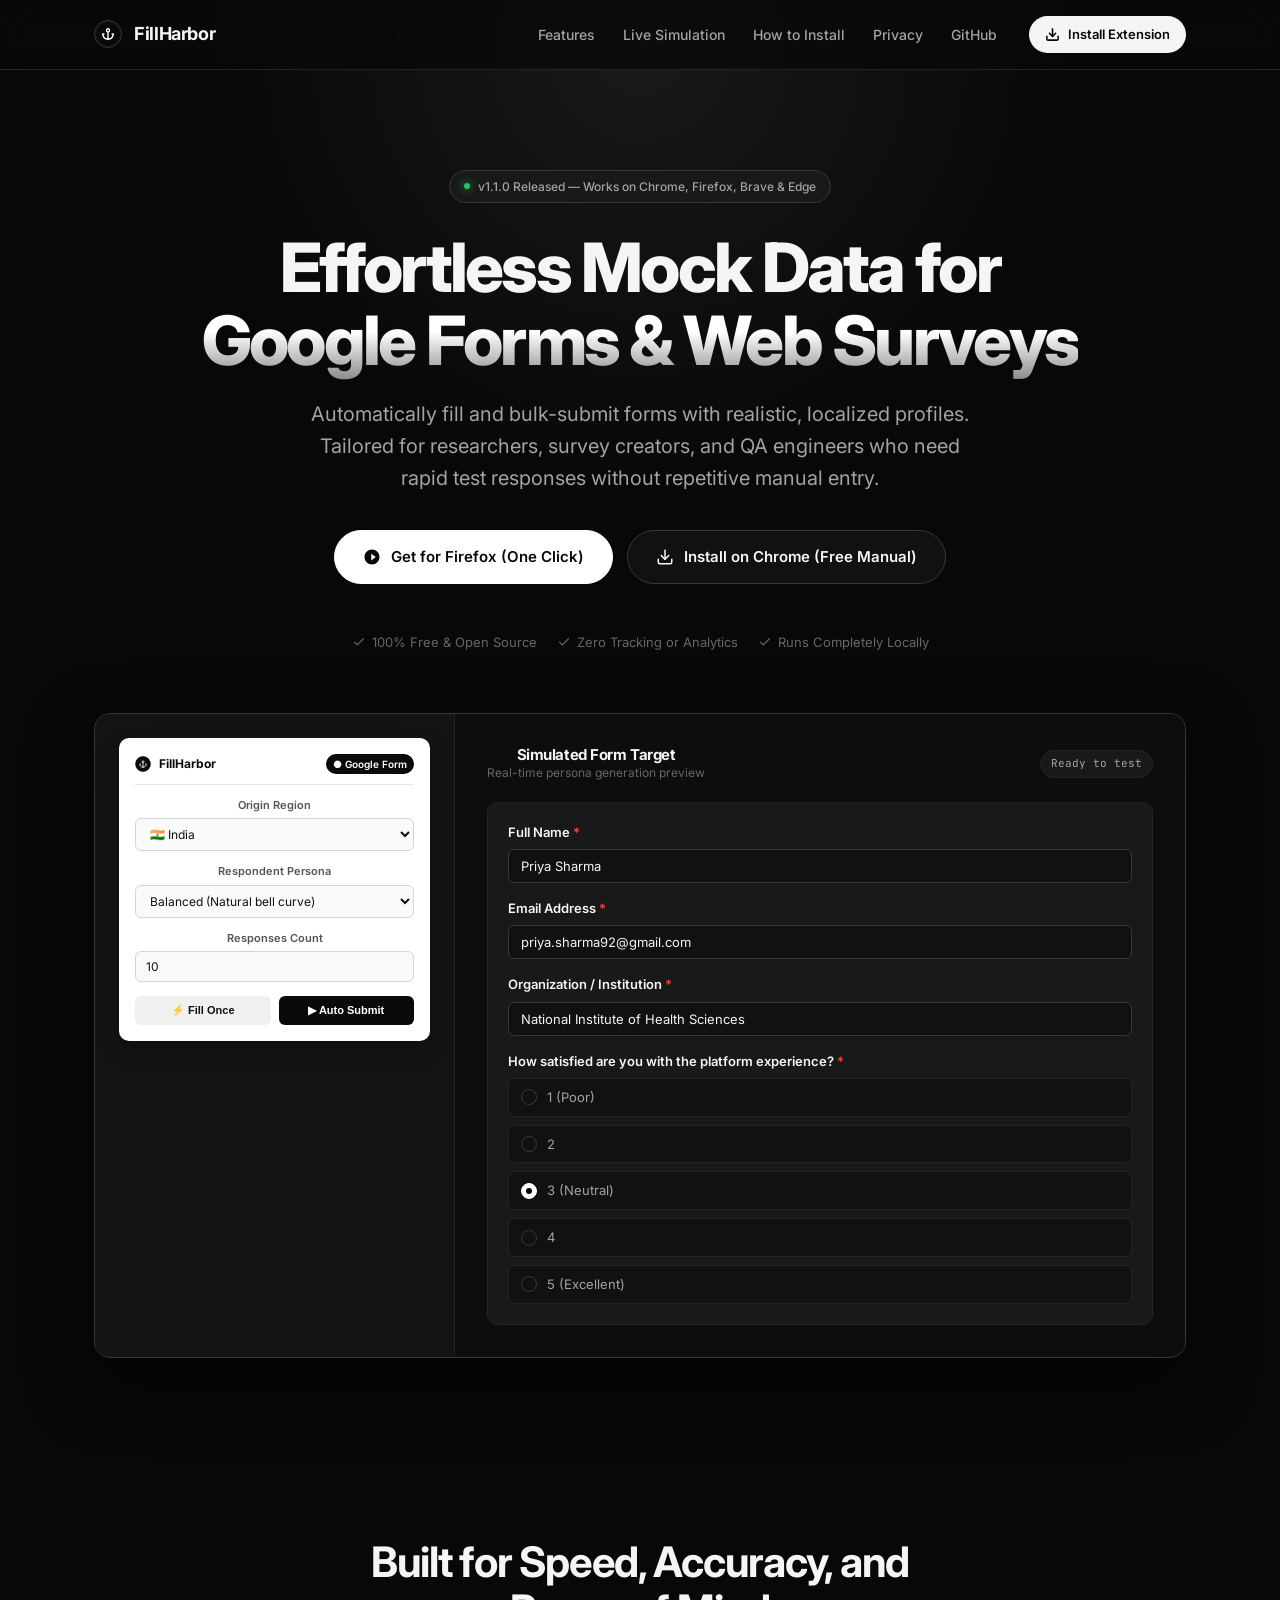
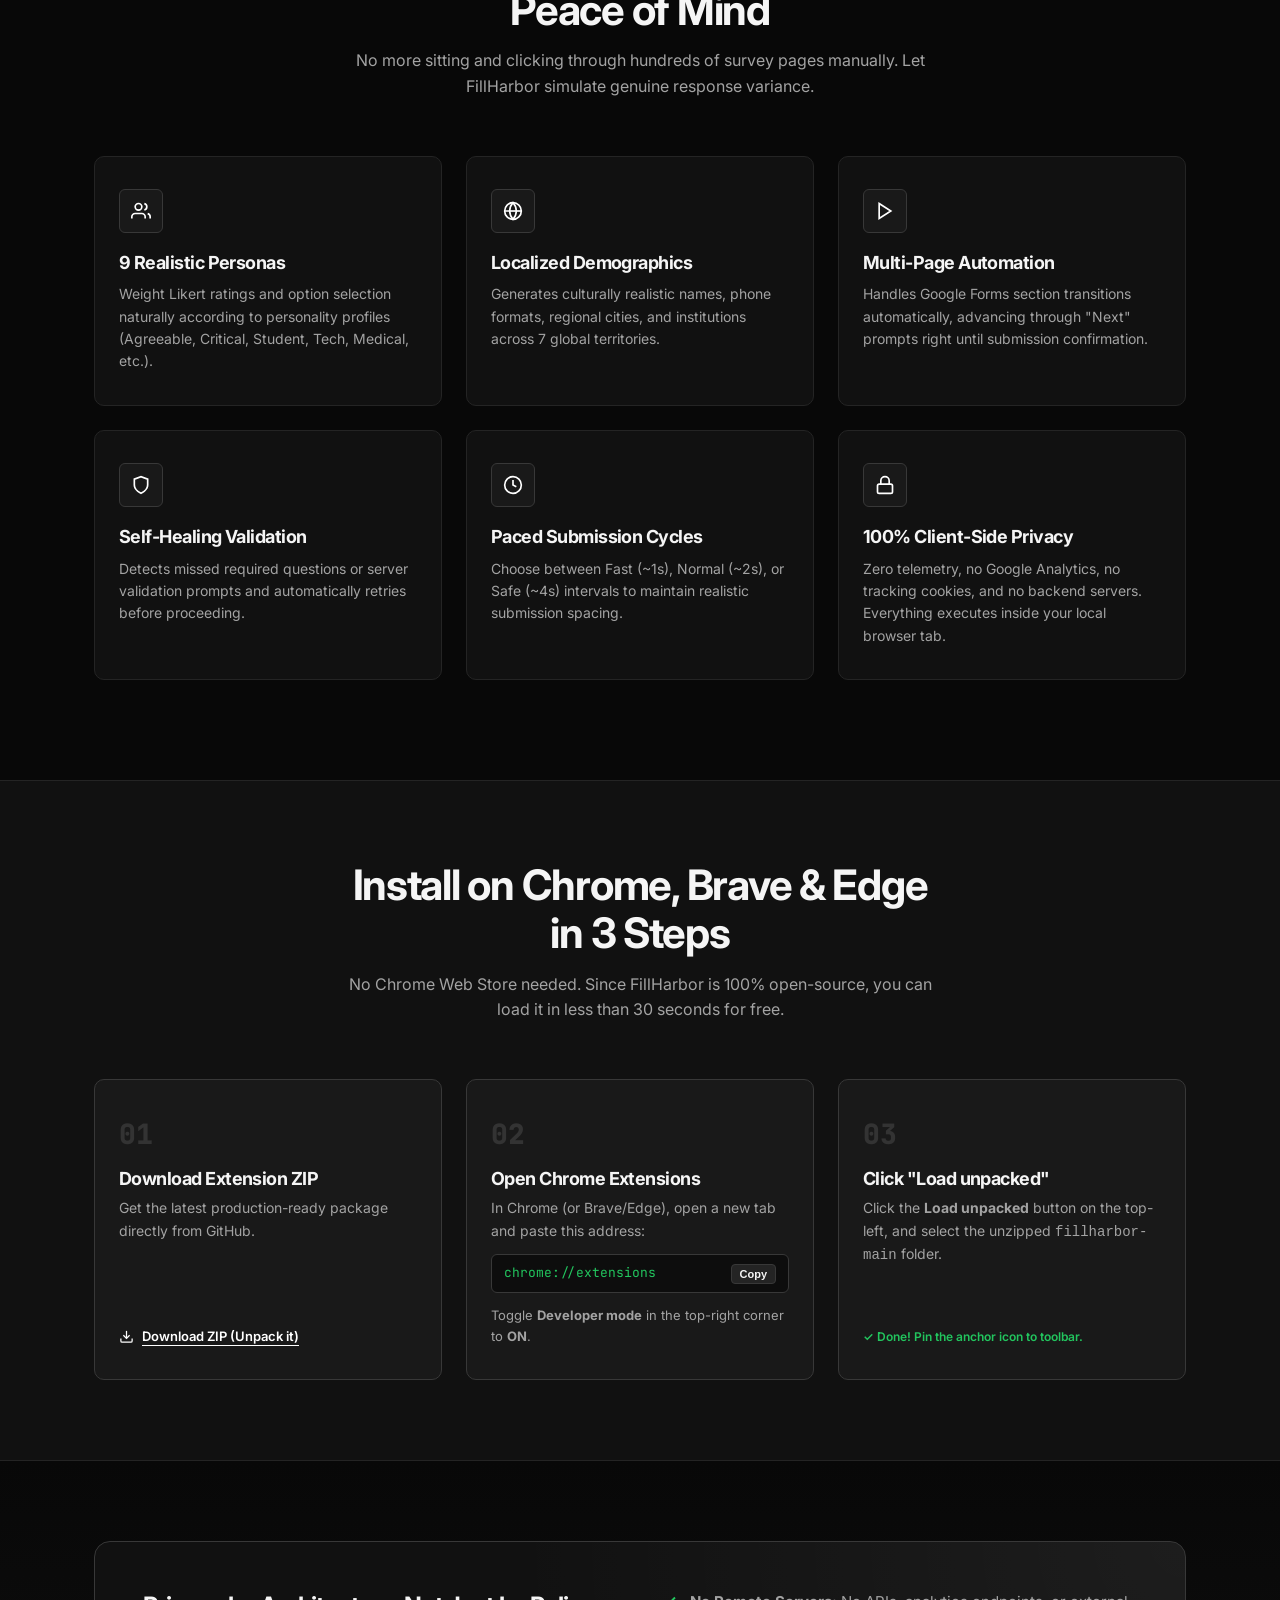
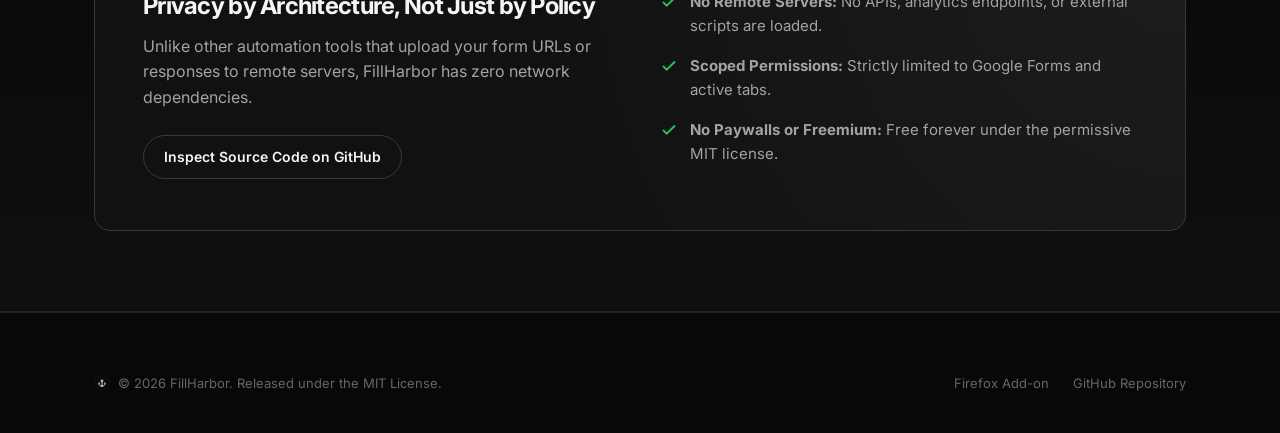
==== index.html @ 7476f825 "Deploy: Landing page and assets for GitHub Pages" ====
<!DOCTYPE html>
<html lang="en">

<head>
  <meta charset="UTF-8">
  <meta name="viewport" content="width=device-width, initial-scale=1.0">

  <!-- Primary Meta Tags -->
  <title>FillHarbor - Smart Form Filler & Bulk Submitter for Google Forms</title>
  <meta name="title" content="FillHarbor - Smart Form Filler & Bulk Submitter for Google Forms">
  <meta name="description"
    content="Free, privacy-first browser extension to automatically fill and bulk-submit Google Forms and web surveys with realistic, localized response profiles. Built for researchers, testers, and developers.">
  <meta name="keywords"
    content="Google Forms auto filler, bulk form submitter, survey auto fill, mock data generator, Google Forms bot, survey tester, automatic form filler, realistic survey respondent, Chrome extension, Firefox addon">
  <meta name="author" content="Pankaj Sagvekar">
  <meta name="robots" content="index, follow">
  <link rel="canonical" href="https://pankajsagvekar.github.io/fillharbor/">

  <!-- Open Graph / Facebook / LinkedIn -->
  <meta property="og:type" content="website">
  <meta property="og:url" content="https://pankajsagvekar.github.io/fillharbor/">
  <meta property="og:site_name" content="FillHarbor">
  <meta property="og:title" content="FillHarbor - Smart Form Filler & Bulk Submitter for Google Forms">
  <meta property="og:description"
    content="Generate realistic, localized survey data and auto-submit Google Forms in seconds. 100% free, client-side, and private.">
  <meta property="og:image" content="https://pankajsagvekar.github.io/fillharbor/assets/images/social-preview.png">

  <!-- Twitter / X Cards -->
  <meta name="twitter:card" content="summary_large_image">
  <meta name="twitter:url" content="https://pankajsagvekar.github.io/fillharbor/">
  <meta name="twitter:title" content="FillHarbor - Smart Form Filler & Bulk Submitter for Google Forms">
  <meta name="twitter:description"
    content="Free, privacy-first browser extension to automatically fill and bulk-submit Google Forms with realistic, localized responses.">
  <meta name="twitter:image" content="https://pankajsagvekar.github.io/fillharbor/assets/images/social-preview.png">

  <!-- Theme Color & Mobile App Experience -->
  <meta name="theme-color" content="#080808">
  <meta name="color-scheme" content="dark">

  <!-- Favicons -->
  <link rel="icon" type="image/svg+xml" href="assets/images/favicon.svg">
  <link rel="icon" type="image/png" sizes="48x48" href="assets/images/icon48.png">
  <link rel="apple-touch-icon" href="assets/images/icon128.png">
  <link rel="stylesheet" href="assets/css/styles.css">

  <!-- Font preconnect & async load -->
  <link rel="preconnect" href="https://fonts.googleapis.com">
  <link rel="preconnect" href="https://fonts.gstatic.com" crossorigin>
  <link
    href="https://fonts.googleapis.com/css2?family=Inter:wght@400;500;600;700;800&family=JetBrains+Mono:wght@400;500&display=swap"
    rel="stylesheet">

  <!-- Schema.org JSON-LD Structured Data for Google Search -->
  <script type="application/ld+json">
  {
    "@context": "https://schema.org",
    "@type": "SoftwareApplication",
    "name": "FillHarbor",
    "operatingSystem": "Cross-platform (Google Chrome, Mozilla Firefox, Brave, Microsoft Edge, Opera)",
    "applicationCategory": "DeveloperApplication",
    "applicationSubCategory": "Productivity",
    "offers": {
      "@type": "Offer",
      "price": "0",
      "priceCurrency": "USD"
    },
    "description": "Automatically fill and bulk-submit Google Forms and web surveys with realistic, localized response profiles. Built for researchers, testers, and survey developers.",
    "url": "https://pankajsagvekar.github.io/fillharbor/",
    "downloadUrl": "https://addons.mozilla.org/en-US/firefox/addon/fillharbor-bulk-form-filler/",
    "softwareVersion": "1.1.0",
    "license": "https://opensource.org/licenses/MIT",
    "author": {
      "@type": "Person",
      "name": "Pankaj Sagvekar",
      "url": "https://github.com/pankajsagvekar"
    }
  }
  </script>
</head>

<body>

  <!-- Background Ambient Glow -->
  <div class="ambient-glow"></div>

  <!-- Navigation Bar -->
  <header class="navbar">
    <div class="container nav-container">
      <a href="#" class="brand" id="nav-brand">
        <img src="assets/images/icon48.png" alt="FillHarbor Anchor Logo" width="28" height="28">
        <span>FillHarbor</span>
      </a>

      <button class="nav-toggle" id="nav-toggle" aria-label="Toggle navigation menu">
        <span></span>
        <span></span>
        <span></span>
      </button>

      <div class="nav-menu" id="nav-menu">
        <ul class="nav-links">
          <li><a href="#features" id="nav-features">Features</a></li>
          <li><a href="#demo" id="nav-demo">Live Simulation</a></li>
          <li><a href="#chrome-install" id="nav-install">How to Install</a></li>
          <li><a href="#privacy" id="nav-privacy">Privacy</a></li>
          <li><a href="https://github.com/pankajsagvekar/fillharbor" target="_blank" rel="noopener"
              id="nav-github">GitHub</a></li>
        </ul>

        <a href="https://addons.mozilla.org/en-US/firefox/addon/fillharbor-bulk-form-filler/" target="_blank"
          rel="noopener" class="nav-cta" id="nav-get-ext">
          <svg width="15" height="15" viewBox="0 0 24 24" fill="none" stroke="currentColor" stroke-width="2.5"
            stroke-linecap="round" stroke-linejoin="round">
            <path d="M21 15v4a2 2 0 0 1-2 2H5a2 2 0 0 1-2-2v-4"></path>
            <polyline points="7 10 12 15 17 10"></polyline>
            <line x1="12" y1="15" x2="12" y2="3"></line>
          </svg>
          <span>Install Extension</span>
        </a>
      </div>
    </div>
  </header>

  <!-- Hero Section -->
  <section class="hero">
    <div class="container">
      <div class="hero-pill">
        <span class="pill-dot"></span>
        <span>v1.1.0 Released — Works on Chrome, Firefox, Brave & Edge</span>
      </div>

      <h1>
        Effortless Mock Data for <br>
        <span class="gradient-text">Google Forms & Web Surveys</span>
      </h1>

      <p class="hero-subtitle">
        Automatically fill and bulk-submit forms with realistic, localized profiles.
        Tailored for researchers, survey creators, and QA engineers who need rapid test responses without repetitive
        manual entry.
      </p>

      <div class="hero-actions">
        <a href="https://addons.mozilla.org/en-US/firefox/addon/fillharbor-bulk-form-filler/" target="_blank"
          rel="noopener" class="btn-primary" id="hero-cta-firefox">
          <svg width="18" height="18" viewBox="0 0 24 24" fill="currentColor">
            <path d="M12 2C6.48 2 2 6.48 2 12s4.48 10 10 10 10-4.48 10-10S17.52 2 12 2zm-1 14.5v-9l6 4.5-6 4.5z" />
          </svg>
          <span>Get for Firefox (One Click)</span>
        </a>

        <a href="#chrome-install" class="btn-secondary" id="hero-cta-chrome">
          <svg width="18" height="18" viewBox="0 0 24 24" fill="none" stroke="currentColor" stroke-width="2"
            stroke-linecap="round" stroke-linejoin="round">
            <path d="M21 15v4a2 2 0 0 1-2 2H5a2 2 0 0 1-2-2v-4"></path>
            <polyline points="7 10 12 15 17 10"></polyline>
            <line x1="12" y1="15" x2="12" y2="3"></line>
          </svg>
          <span>Install on Chrome (Free Manual)</span>
        </a>
      </div>

      <div class="platform-badges">
        <div class="platform-badge">
          <svg width="14" height="14" viewBox="0 0 24 24" fill="none" stroke="currentColor" stroke-width="2">
            <polyline points="20 6 9 17 4 12"></polyline>
          </svg>
          100% Free & Open Source
        </div>
        <div class="platform-badge">
          <svg width="14" height="14" viewBox="0 0 24 24" fill="none" stroke="currentColor" stroke-width="2">
            <polyline points="20 6 9 17 4 12"></polyline>
          </svg>
          Zero Tracking or Analytics
        </div>
        <div class="platform-badge">
          <svg width="14" height="14" viewBox="0 0 24 24" fill="none" stroke="currentColor" stroke-width="2">
            <polyline points="20 6 9 17 4 12"></polyline>
          </svg>
          Runs Completely Locally
        </div>
      </div>

      <!-- Interactive Playground Simulation -->
      <div class="showcase-wrapper" id="demo">
        <!-- Extension Popup Mockup -->
        <div class="showcase-sidebar">
          <div class="mini-ext-card">
            <div class="header">
              <div class="title-group">
                <img src="assets/images/icon16.png" alt="" width="16" height="16">
                <strong>FillHarbor</strong>
              </div>
              <span class="badge" id="sim-badge">● Google Form</span>
            </div>

            <div class="control-group">
              <label for="sim-country">Origin Region</label>
              <select id="sim-country">
                <option value="in" selected>🇮🇳 India</option>
                <option value="us">🇺🇸 United States</option>
                <option value="uk">🇬🇧 United Kingdom</option>
                <option value="ca">🇨🇦 Canada</option>
                <option value="de">🇩🇪 Germany</option>
                <option value="global">🌐 Global Mix</option>
              </select>
            </div>

            <div class="control-group">
              <label for="sim-persona">Respondent Persona</label>
              <select id="sim-persona">
                <option value="balanced" selected>Balanced (Natural bell curve)</option>
                <option value="student">Student (Academic / Youth)</option>
                <option value="tech">Tech (Engineer / Developer)</option>
                <option value="corporate">Corporate (Professional)</option>
                <option value="medical">Medical (Healthcare)</option>
                <option value="critical">Critical (Negative bias)</option>
                <option value="agreeable">Agreeable (Positive bias)</option>
              </select>
            </div>

            <div class="control-group">
              <label for="sim-count">Responses Count</label>
              <input type="number" id="sim-count" value="10" min="1" max="100">
            </div>

            <div class="action-row">
              <button class="action-btn secondary" id="sim-btn-fill">⚡ Fill Once</button>
              <button class="action-btn primary" id="sim-btn-auto">▶ Auto Submit</button>
            </div>
          </div>
        </div>

        <!-- Simulated Survey Output Preview -->
        <div class="showcase-content">
          <div class="sim-header">
            <div>
              <h3 style="font-size: 15px;">Simulated Form Target</h3>
              <p style="font-size: 12px; color: var(--text-muted);">Real-time persona generation preview</p>
            </div>
            <div class="sim-status" id="sim-status-text">Ready to test</div>
          </div>

          <div class="sim-form">
            <div class="sim-field">
              <div class="sim-label">Full Name <span class="req-star">*</span></div>
              <input type="text" class="sim-input" id="field-name" value="Priya Sharma" readonly>
            </div>

            <div class="sim-field">
              <div class="sim-label">Email Address <span class="req-star">*</span></div>
              <input type="text" class="sim-input" id="field-email" value="priya.sharma92@gmail.com" readonly>
            </div>

            <div class="sim-field">
              <div class="sim-label">Organization / Institution <span class="req-star">*</span></div>
              <input type="text" class="sim-input" id="field-org" value="National Institute of Health Sciences"
                readonly>
            </div>

            <div class="sim-field">
              <div class="sim-label">How satisfied are you with the platform experience? <span class="req-star">*</span>
              </div>
              <div class="sim-radio-group" id="likert-group">
                <label class="sim-radio-option">
                  <span class="sim-radio-box" data-val="1"></span> 1 (Poor)
                </label>
                <label class="sim-radio-option">
                  <span class="sim-radio-box" data-val="2"></span> 2
                </label>
                <label class="sim-radio-option">
                  <span class="sim-radio-box checked" data-val="3"></span> 3 (Neutral)
                </label>
                <label class="sim-radio-option">
                  <span class="sim-radio-box" data-val="4"></span> 4
                </label>
                <label class="sim-radio-option">
                  <span class="sim-radio-box" data-val="5"></span> 5 (Excellent)
                </label>
              </div>
            </div>
          </div>
        </div>
      </div>
    </div>
  </section>

  <!-- Features Grid -->
  <section class="features-section" id="features">
    <div class="container">
      <div class="section-head">
        <h2>Built for Speed, Accuracy, and Peace of Mind</h2>
        <p>No more sitting and clicking through hundreds of survey pages manually. Let FillHarbor simulate genuine
          response variance.</p>
      </div>

      <div class="grid-3">
        <div class="feature-card">
          <div class="feature-icon">
            <svg width="20" height="20" viewBox="0 0 24 24" fill="none" stroke="#fff" stroke-width="2">
              <path d="M17 21v-2a4 4 0 0 0-4-4H5a4 4 0 0 0-4 4v2"></path>
              <circle cx="9" cy="7" r="4"></circle>
              <path d="M23 21v-2a4 4 0 0 0-3-3.87"></path>
              <path d="M16 3.13a4 4 0 0 1 0 7.75"></path>
            </svg>
          </div>
          <h3>9 Realistic Personas</h3>
          <p>Weight Likert ratings and option selection naturally according to personality profiles (Agreeable,
            Critical, Student, Tech, Medical, etc.).</p>
        </div>

        <div class="feature-card">
          <div class="feature-icon">
            <svg width="20" height="20" viewBox="0 0 24 24" fill="none" stroke="#fff" stroke-width="2">
              <circle cx="12" cy="12" r="10"></circle>
              <line x1="2" y1="12" x2="22" y2="12"></line>
              <path d="M12 2a15.3 15.3 0 0 1 4 10 15.3 15.3 0 0 1-4 10 15.3 15.3 0 0 1-4-10 15.3 15.3 0 0 1 4-10z">
              </path>
            </svg>
          </div>
          <h3>Localized Demographics</h3>
          <p>Generates culturally realistic names, phone formats, regional cities, and institutions across 7 global
            territories.</p>
        </div>

        <div class="feature-card">
          <div class="feature-icon">
            <svg width="20" height="20" viewBox="0 0 24 24" fill="none" stroke="#fff" stroke-width="2">
              <polygon points="5 3 19 12 5 21 5 3"></polygon>
            </svg>
          </div>
          <h3>Multi-Page Automation</h3>
          <p>Handles Google Forms section transitions automatically, advancing through "Next" prompts right until
            submission confirmation.</p>
        </div>

        <div class="feature-card">
          <div class="feature-icon">
            <svg width="20" height="20" viewBox="0 0 24 24" fill="none" stroke="#fff" stroke-width="2">
              <path d="M12 22s8-4 8-10V5l-8-3-8 3v7c0 6 8 10 8 10z"></path>
            </svg>
          </div>
          <h3>Self-Healing Validation</h3>
          <p>Detects missed required questions or server validation prompts and automatically retries before proceeding.
          </p>
        </div>

        <div class="feature-card">
          <div class="feature-icon">
            <svg width="20" height="20" viewBox="0 0 24 24" fill="none" stroke="#fff" stroke-width="2">
              <circle cx="12" cy="12" r="10"></circle>
              <polyline points="12 6 12 12 16 14"></polyline>
            </svg>
          </div>
          <h3>Paced Submission Cycles</h3>
          <p>Choose between Fast (~1s), Normal (~2s), or Safe (~4s) intervals to maintain realistic submission spacing.
          </p>
        </div>

        <div class="feature-card">
          <div class="feature-icon">
            <svg width="20" height="20" viewBox="0 0 24 24" fill="none" stroke="#fff" stroke-width="2">
              <rect x="3" y="11" width="18" height="11" rx="2" ry="2"></rect>
              <path d="M7 11V7a5 5 0 0 1 10 0v4"></path>
            </svg>
          </div>
          <h3>100% Client-Side Privacy</h3>
          <p>Zero telemetry, no Google Analytics, no tracking cookies, and no backend servers. Everything executes
            inside your local browser tab.</p>
        </div>
      </div>
    </div>
  </section>

  <!-- Chrome Free Installation Guide -->
  <section class="install-section" id="chrome-install">
    <div class="container">
      <div class="section-head">
        <h2>Install on Chrome, Brave & Edge in 3 Steps</h2>
        <p>No Chrome Web Store needed. Since FillHarbor is 100% open-source, you can load it in less than 30 seconds for
          free.</p>
      </div>

      <div class="install-steps-grid">
        <div class="install-step-card">
          <div class="step-num">01</div>
          <h3>Download Extension ZIP</h3>
          <p>Get the latest production-ready package directly from GitHub.</p>
          <a href="https://github.com/pankajsagvekar/fillharbor/archive/refs/heads/main.zip" target="_blank"
            rel="noopener" class="step-cta">
            <svg width="15" height="15" viewBox="0 0 24 24" fill="none" stroke="currentColor" stroke-width="2">
              <path d="M21 15v4a2 2 0 0 1-2 2H5a2 2 0 0 1-2-2v-4"></path>
              <polyline points="7 10 12 15 17 10"></polyline>
              <line x1="12" y1="15" x2="12" y2="3"></line>
            </svg>
            Download ZIP (Unpack it)
          </a>
        </div>

        <div class="install-step-card">
          <div class="step-num">02</div>
          <h3>Open Chrome Extensions</h3>
          <p>In Chrome (or Brave/Edge), open a new tab and paste this address:</p>
          <div class="code-pill">
            <code>chrome://extensions</code>
            <button class="copy-btn"
              onclick="navigator.clipboard.writeText('chrome://extensions'); this.textContent='Copied!'; setTimeout(()=>this.textContent='Copy', 1500)">Copy</button>
          </div>
          <p style="font-size: 13px; margin-top: 12px;">Toggle <strong>Developer mode</strong> in the top-right corner
            to <strong>ON</strong>.</p>
        </div>

        <div class="install-step-card">
          <div class="step-num">03</div>
          <h3>Click "Load unpacked"</h3>
          <p>Click the <strong>Load unpacked</strong> button on the top-left, and select the unzipped
            <code>fillharbor-main</code> folder.
          </p>
          <div class="install-tag">✓ Done! Pin the anchor icon to toolbar.</div>
        </div>
      </div>
    </div>
  </section>

  <!-- Privacy Commitment -->
  <section class="privacy-section" id="privacy">
    <div class="container">
      <div class="privacy-banner">
        <div>
          <h2>Privacy by Architecture, Not Just by Policy</h2>
          <p style="margin-top: 14px; margin-bottom: 24px;">
            Unlike other automation tools that upload your form URLs or responses to remote servers, FillHarbor has zero
            network dependencies.
          </p>
          <a href="https://github.com/pankajsagvekar/fillharbor" target="_blank" rel="noopener" class="btn-secondary"
            style="font-size: 14px; padding: 10px 20px;">
            Inspect Source Code on GitHub
          </a>
        </div>

        <ul class="privacy-list">
          <li>
            <svg width="18" height="18" viewBox="0 0 24 24" fill="none" stroke="currentColor" stroke-width="2.5">
              <polyline points="20 6 9 17 4 12"></polyline>
            </svg>
            <span><strong>No Remote Servers:</strong> No APIs, analytics endpoints, or external scripts are
              loaded.</span>
          </li>
          <li>
            <svg width="18" height="18" viewBox="0 0 24 24" fill="none" stroke="currentColor" stroke-width="2.5">
              <polyline points="20 6 9 17 4 12"></polyline>
            </svg>
            <span><strong>Scoped Permissions:</strong> Strictly limited to Google Forms and active tabs.</span>
          </li>
          <li>
            <svg width="18" height="18" viewBox="0 0 24 24" fill="none" stroke="currentColor" stroke-width="2.5">
              <polyline points="20 6 9 17 4 12"></polyline>
            </svg>
            <span><strong>No Paywalls or Freemium:</strong> Free forever under the permissive MIT license.</span>
          </li>
        </ul>
      </div>
    </div>
  </section>

  <!-- Footer -->
  <footer class="footer">
    <div class="container footer-inner">
      <div style="display: flex; align-items: center; gap: 8px;">
        <img src="assets/images/icon16.png" alt="" width="16" height="16">
        <span>© 2026 FillHarbor. Released under the MIT License.</span>
      </div>

      <ul class="footer-links">
        <li><a href="https://addons.mozilla.org/en-US/firefox/addon/fillharbor-bulk-form-filler/" target="_blank"
            rel="noopener">Firefox Add-on</a></li>
        <li><a href="https://github.com/pankajsagvekar/fillharbor" target="_blank" rel="noopener">GitHub Repository</a>
        </li>
      </ul>
    </div>
  </footer>

  <script src="assets/js/app.js"></script>
</body>

</html>
---- assets/css/styles.css ----
:root {
  --bg-primary: #080808;
  --bg-secondary: #111111;
  --bg-tertiary: #191919;
  --bg-elevated: #202020;
  --border-subtle: #242424;
  --border-strong: #383838;
  --text-primary: #f5f5f5;
  --text-secondary: #a3a3a3;
  --text-muted: #666666;
  --accent-white: #ffffff;
  --accent-glow: rgba(255, 255, 255, 0.08);
  --green: #22c55e;
  --green-glow: rgba(34, 197, 94, 0.15);
  --font-sans: 'Inter', -apple-system, BlinkMacSystemFont, 'Segoe UI', system-ui, sans-serif;
  --font-mono: 'JetBrains Mono', 'Fira Code', monospace;
  --radius-sm: 6px;
  --radius-md: 10px;
  --radius-lg: 16px;
  --radius-full: 9999px;
  --transition: all 0.2s cubic-bezier(0.16, 1, 0.3, 1);
}

*, *::before, *::after {
  box-sizing: border-box;
  margin: 0;
  padding: 0;
}

html {
  scroll-behavior: smooth;
}

body {
  background-color: var(--bg-primary);
  color: var(--text-primary);
  font-family: var(--font-sans);
  line-height: 1.6;
  -webkit-font-smoothing: antialiased;
  overflow-x: hidden;
}

/* Typography Utilities */
h1, h2, h3, h4, h5, h6 {
  color: var(--text-primary);
  font-weight: 700;
  letter-spacing: -0.03em;
  line-height: 1.15;
}

p {
  color: var(--text-secondary);
}

a {
  color: inherit;
  text-decoration: none;
}

/* Ambient glow */
.ambient-glow {
  position: absolute;
  top: 0;
  left: 50%;
  transform: translateX(-50%);
  width: 900px;
  height: 480px;
  background: radial-gradient(circle at 50% 10%, rgba(255, 255, 255, 0.07) 0%, rgba(255, 255, 255, 0) 70%);
  pointer-events: none;
  z-index: 0;
}

/* Container */
.container {
  max-width: 1140px;
  margin: 0 auto;
  padding: 0 24px;
  position: relative;
  z-index: 1;
}

/* Navbar */
.navbar {
  position: sticky;
  top: 0;
  z-index: 100;
  background: rgba(8, 8, 8, 0.75);
  backdrop-filter: blur(14px);
  -webkit-backdrop-filter: blur(14px);
  border-bottom: 1px solid var(--border-subtle);
  padding: 16px 0;
}

.nav-container {
  display: flex;
  align-items: center;
  justify-content: space-between;
  position: relative;
}

.brand {
  display: flex;
  align-items: center;
  gap: 12px;
  font-weight: 700;
  font-size: 18px;
  letter-spacing: -0.02em;
}

.brand img {
  width: 28px;
  height: 28px;
  display: block;
  border-radius: 50%;
  border: 1px solid var(--border-strong);
}

.nav-menu {
  display: flex;
  align-items: center;
  gap: 32px;
}

.nav-links {
  display: flex;
  align-items: center;
  gap: 28px;
  list-style: none;
}

.nav-links a {
  color: var(--text-secondary);
  font-size: 14px;
  font-weight: 500;
  transition: var(--transition);
}

.nav-links a:hover {
  color: var(--text-primary);
}

.nav-cta {
  display: inline-flex;
  align-items: center;
  gap: 8px;
  background: var(--text-primary);
  color: var(--bg-primary);
  font-size: 13px;
  font-weight: 600;
  padding: 8px 16px;
  border-radius: var(--radius-full);
  transition: var(--transition);
  white-space: nowrap;
}

.nav-cta:hover {
  transform: translateY(-1px);
  box-shadow: 0 4px 14px rgba(255, 255, 255, 0.2);
}

.nav-toggle {
  display: none;
  background: none;
  border: none;
  cursor: pointer;
  padding: 6px;
  flex-direction: column;
  gap: 5px;
}

.nav-toggle span {
  display: block;
  width: 22px;
  height: 2px;
  background: var(--text-primary);
  border-radius: 2px;
  transition: var(--transition);
}

.nav-toggle.active span:nth-child(1) {
  transform: translateY(7px) rotate(45deg);
}

.nav-toggle.active span:nth-child(2) {
  opacity: 0;
}

.nav-toggle.active span:nth-child(3) {
  transform: translateY(-7px) rotate(-45deg);
}

/* Hero Section */
.hero {
  padding: 100px 0 80px;
  text-align: center;
  position: relative;
}

.hero-pill {
  display: inline-flex;
  align-items: center;
  gap: 8px;
  background: var(--bg-tertiary);
  border: 1px solid var(--border-strong);
  border-radius: var(--radius-full);
  padding: 6px 14px;
  font-size: 12px;
  font-weight: 500;
  color: var(--text-secondary);
  margin-bottom: 28px;
}

.pill-dot {
  width: 6px;
  height: 6px;
  border-radius: 50%;
  background: var(--green);
  box-shadow: 0 0 8px var(--green);
}

.hero h1 {
  font-size: clamp(38px, 6vw, 68px);
  font-weight: 800;
  margin-bottom: 20px;
  letter-spacing: -0.04em;
  line-height: 1.08;
}

.hero h1 span.gradient-text {
  background: linear-gradient(180deg, #ffffff 40%, #888888 100%);
  -webkit-background-clip: text;
  -webkit-text-fill-color: transparent;
}

.hero-subtitle {
  font-size: clamp(16px, 2vw, 20px);
  max-width: 680px;
  margin: 0 auto 36px;
  color: var(--text-secondary);
}

.hero-actions {
  display: flex;
  align-items: center;
  justify-content: center;
  gap: 14px;
  flex-wrap: wrap;
  margin-bottom: 48px;
}

.btn-primary {
  display: inline-flex;
  align-items: center;
  gap: 10px;
  background: #ffffff;
  color: #080808;
  font-weight: 600;
  font-size: 15px;
  padding: 14px 28px;
  border-radius: var(--radius-full);
  transition: var(--transition);
  border: 1px solid #ffffff;
}

.btn-primary:hover {
  transform: translateY(-2px);
  box-shadow: 0 8px 24px rgba(255, 255, 255, 0.25);
}

.btn-secondary {
  display: inline-flex;
  align-items: center;
  gap: 10px;
  background: var(--bg-secondary);
  color: var(--text-primary);
  font-weight: 600;
  font-size: 15px;
  padding: 14px 28px;
  border-radius: var(--radius-full);
  border: 1px solid var(--border-strong);
  transition: var(--transition);
}

.btn-secondary:hover {
  background: var(--bg-tertiary);
  border-color: #555555;
  transform: translateY(-2px);
}

.platform-badges {
  display: flex;
  align-items: center;
  justify-content: center;
  gap: 20px;
  color: var(--text-muted);
  font-size: 13px;
}

.platform-badge {
  display: flex;
  align-items: center;
  gap: 6px;
}

/* Interactive Preview Showcase */
.showcase-wrapper {
  margin-top: 60px;
  border-radius: var(--radius-lg);
  border: 1px solid var(--border-strong);
  background: var(--bg-secondary);
  box-shadow: 0 24px 64px rgba(0, 0, 0, 0.6);
  overflow: hidden;
  display: grid;
  grid-template-columns: 360px 1fr;
}

@media (max-width: 860px) {
  .showcase-wrapper {
    grid-template-columns: 1fr;
  }
}

.showcase-sidebar {
  background: #141414;
  border-right: 1px solid var(--border-subtle);
  padding: 24px;
}

.showcase-content {
  padding: 32px;
  background: #0d0d0d;
}

/* Mini Extension UI Simulation */
.mini-ext-card {
  background: #ffffff;
  color: #0a0a0a;
  border-radius: 10px;
  padding: 16px;
  font-size: 12px;
  box-shadow: 0 8px 24px rgba(0, 0, 0, 0.3);
}

.mini-ext-card .header {
  display: flex;
  align-items: center;
  justify-content: space-between;
  margin-bottom: 12px;
  padding-bottom: 10px;
  border-bottom: 1px solid #e5e5e5;
}

.mini-ext-card .title-group {
  display: flex;
  align-items: center;
  gap: 8px;
}

.mini-ext-card .badge {
  background: #0a0a0a;
  color: #fff;
  font-size: 10px;
  font-weight: 600;
  padding: 2px 7px;
  border-radius: 99px;
}

.control-group {
  margin-bottom: 12px;
}

.control-group label {
  display: block;
  font-size: 11px;
  font-weight: 600;
  color: #555555;
  margin-bottom: 4px;
}

.control-group select, .control-group input {
  width: 100%;
  padding: 7px 10px;
  border-radius: 6px;
  border: 1px solid #d4d4d4;
  background: #fafafa;
  font-size: 12px;
  color: #111;
  font-family: inherit;
  outline: none;
}

.action-row {
  display: flex;
  gap: 8px;
  margin-top: 14px;
}

.action-btn {
  flex: 1;
  padding: 8px;
  border-radius: 6px;
  font-size: 11px;
  font-weight: 600;
  border: none;
  cursor: pointer;
  transition: var(--transition);
}

.action-btn.primary {
  background: #0a0a0a;
  color: #fff;
}

.action-btn.primary:hover {
  background: #2a2a2a;
}

.action-btn.secondary {
  background: #f0f0f0;
  color: #111;
}

.action-btn.secondary:hover {
  background: #e2e2e2;
}

/* Simulated Form Output */
.sim-header {
  display: flex;
  align-items: center;
  justify-content: space-between;
  flex-wrap: wrap;
  gap: 10px;
  margin-bottom: 20px;
}

.sim-status {
  font-size: 11px;
  color: var(--text-secondary);
  font-family: var(--font-mono);
  background: var(--bg-tertiary);
  padding: 4px 10px;
  border-radius: var(--radius-full);
  border: 1px solid var(--border-subtle);
}

.sim-form {
  background: var(--bg-tertiary);
  border: 1px solid var(--border-subtle);
  border-radius: var(--radius-md);
  padding: 20px;
}

.sim-field {
  margin-bottom: 16px;
}

.sim-field:last-child {
  margin-bottom: 0;
}

.sim-label {
  font-size: 13px;
  font-weight: 600;
  color: var(--text-primary);
  margin-bottom: 8px;
  display: block;
  text-align: left;
  line-height: 1.4;
}

.req-star {
  color: #ef4444;
}

.sim-input {
  width: 100%;
  background: var(--bg-secondary);
  border: 1px solid var(--border-strong);
  border-radius: var(--radius-sm);
  padding: 8px 12px;
  font-size: 13px;
  color: var(--text-primary);
  font-family: var(--font-sans);
  transition: all 0.3s ease;
}

.sim-input.highlight {
  border-color: #ffffff;
  background: #222222;
}

.sim-radio-group {
  display: flex;
  flex-direction: column;
  gap: 8px;
  width: 100%;
}

.sim-radio-option {
  display: flex;
  align-items: center;
  gap: 10px;
  font-size: 13px;
  color: var(--text-secondary);
  background: var(--bg-secondary);
  border: 1px solid var(--border-subtle);
  border-radius: var(--radius-sm);
  padding: 8px 12px;
  cursor: pointer;
  transition: var(--transition);
  text-align: left;
}

.sim-radio-option:hover {
  border-color: var(--border-strong);
  color: var(--text-primary);
}

.sim-radio-box {
  width: 16px;
  height: 16px;
  border-radius: 50%;
  border: 1.5px solid var(--border-strong);
  display: flex;
  align-items: center;
  justify-content: center;
  flex-shrink: 0;
  transition: all 0.2s ease;
}

.sim-radio-box.checked {
  border-color: #ffffff;
  background: #ffffff;
}

.sim-radio-box.checked::after {
  content: '';
  width: 6px;
  height: 6px;
  border-radius: 50%;
  background: #080808;
}

/* Feature Grid */
.features-section {
  padding: 100px 0;
}

.section-head {
  text-align: center;
  max-width: 600px;
  margin: 0 auto 56px;
}

.section-head h2 {
  font-size: clamp(28px, 4vw, 42px);
  margin-bottom: 14px;
}

.grid-3 {
  display: grid;
  grid-template-columns: repeat(auto-fit, minmax(320px, 1fr));
  gap: 24px;
}

.feature-card {
  background: var(--bg-secondary);
  border: 1px solid var(--border-subtle);
  border-radius: var(--radius-md);
  padding: 32px 24px;
  transition: var(--transition);
  position: relative;
  overflow: hidden;
}

.feature-card:hover {
  transform: translateY(-4px);
  border-color: var(--border-strong);
  background: var(--bg-tertiary);
}

.feature-icon {
  width: 44px;
  height: 44px;
  border-radius: var(--radius-sm);
  background: var(--bg-tertiary);
  border: 1px solid var(--border-strong);
  display: flex;
  align-items: center;
  justify-content: center;
  margin-bottom: 20px;
}

.feature-card h3 {
  font-size: 18px;
  margin-bottom: 10px;
}

.feature-card p {
  font-size: 14px;
}

/* Comparison / Privacy Section */
.privacy-section {
  padding: 80px 0;
  background: linear-gradient(180deg, var(--bg-primary) 0%, #101010 100%);
  border-top: 1px solid var(--border-subtle);
  border-bottom: 1px solid var(--border-subtle);
}

.privacy-banner {
  border: 1px solid var(--border-strong);
  border-radius: var(--radius-lg);
  padding: 48px;
  background: radial-gradient(circle at 100% 0%, rgba(255, 255, 255, 0.05) 0%, transparent 60%), var(--bg-secondary);
  display: grid;
  grid-template-columns: 1fr 1fr;
  gap: 40px;
  align-items: center;
}

@media (max-width: 768px) {
  .privacy-banner {
    grid-template-columns: 1fr;
    padding: 28px;
  }
}

.privacy-list {
  list-style: none;
}

.privacy-list li {
  display: flex;
  align-items: flex-start;
  gap: 12px;
  margin-bottom: 16px;
  font-size: 15px;
  color: var(--text-secondary);
}

.privacy-list li svg {
  flex-shrink: 0;
  margin-top: 3px;
  color: var(--green);
}

/* Footer */
.footer {
  padding: 60px 0 40px;
  border-top: 1px solid var(--border-subtle);
  color: var(--text-muted);
  font-size: 13px;
}

.footer-inner {
  display: flex;
  align-items: center;
  justify-content: space-between;
  flex-wrap: wrap;
  gap: 20px;
}

.footer-links {
  display: flex;
  gap: 24px;
  list-style: none;
}

.footer-links a:hover {
  color: var(--text-primary);
}

/* Install Section */
.install-section {
  padding: 80px 0;
  border-top: 1px solid var(--border-subtle);
  background: var(--bg-secondary);
}

.install-steps-grid {
  display: grid;
  grid-template-columns: repeat(auto-fit, minmax(300px, 1fr));
  gap: 24px;
}

.install-step-card {
  background: var(--bg-tertiary);
  border: 1px solid var(--border-strong);
  border-radius: var(--radius-md);
  padding: 32px 24px;
  position: relative;
  display: flex;
  flex-direction: column;
}

.step-num {
  font-family: var(--font-mono);
  font-size: 28px;
  font-weight: 800;
  color: #333333;
  margin-bottom: 12px;
}

.install-step-card h3 {
  font-size: 18px;
  margin-bottom: 8px;
}

.install-step-card p {
  font-size: 14px;
  color: var(--text-secondary);
}

.step-cta {
  display: inline-flex;
  align-items: center;
  gap: 8px;
  margin-top: auto;
  padding-top: 16px;
  color: #ffffff;
  font-weight: 600;
  font-size: 13px;
  text-decoration: underline;
  text-underline-offset: 4px;
}

.step-cta:hover {
  color: #a3a3a3;
}

.code-pill {
  display: flex;
  align-items: center;
  justify-content: space-between;
  background: #0d0d0d;
  border: 1px solid var(--border-strong);
  border-radius: var(--radius-sm);
  padding: 8px 12px;
  margin-top: 12px;
}

.code-pill code {
  font-family: var(--font-mono);
  font-size: 13px;
  color: #22c55e;
}

.copy-btn {
  background: #242424;
  color: #f5f5f5;
  border: 1px solid var(--border-strong);
  border-radius: 4px;
  font-size: 11px;
  font-weight: 600;
  padding: 3px 8px;
  cursor: pointer;
  transition: var(--transition);
}

.copy-btn:hover {
  background: #ffffff;
  color: #080808;
}

.install-tag {
  margin-top: auto;
  padding-top: 16px;
  font-size: 12px;
  font-weight: 600;
  color: #22c55e;
}

/* ==========================================================================
   Responsive Breakpoints
   ========================================================================== */

/* Tablet & Smaller Laptops */
@media (max-width: 860px) {
  .nav-toggle {
    display: flex;
  }

  .nav-menu {
    position: absolute;
    top: 100%;
    left: 0;
    right: 0;
    background: rgba(14, 14, 14, 0.98);
    backdrop-filter: blur(20px);
    -webkit-backdrop-filter: blur(20px);
    border-bottom: 1px solid var(--border-strong);
    padding: 24px;
    flex-direction: column;
    align-items: stretch;
    gap: 20px;
    display: none;
    box-shadow: 0 16px 32px rgba(0, 0, 0, 0.7);
  }

  .nav-menu.active {
    display: flex;
    animation: slideDown 0.25s cubic-bezier(0.16, 1, 0.3, 1) forwards;
  }

  .nav-links {
    flex-direction: column;
    align-items: flex-start;
    gap: 16px;
  }

  .nav-links a {
    font-size: 16px;
    display: block;
    width: 100%;
    padding: 6px 0;
  }

  .nav-cta {
    justify-content: center;
    padding: 12px;
    font-size: 14px;
  }

  .hero {
    padding: 64px 0 50px;
  }

  .hero-pill {
    font-size: 11px;
    padding: 5px 12px;
    text-align: left;
  }

  .showcase-wrapper {
    grid-template-columns: 1fr;
  }

  .showcase-sidebar {
    border-right: none;
    border-bottom: 1px solid var(--border-subtle);
  }
}

/* Mobile Phones */
@media (max-width: 640px) {
  .container {
    padding: 0 16px;
  }

  .hero h1 {
    font-size: 32px;
    line-height: 1.15;
  }

  .hero-subtitle {
    font-size: 15px;
    margin-bottom: 28px;
  }

  .hero-actions {
    flex-direction: column;
    width: 100%;
  }

  .btn-primary, .btn-secondary {
    width: 100%;
    justify-content: center;
    padding: 13px 20px;
    font-size: 14px;
  }

  .platform-badges {
    flex-direction: column;
    gap: 10px;
    align-items: center;
  }

  .showcase-content {
    padding: 20px 16px;
  }

  .sim-form {
    padding: 14px;
  }

  .sim-radio-group {
    flex-direction: column;
    gap: 8px;
  }

  .features-section {
    padding: 60px 0;
  }

  .section-head {
    margin-bottom: 36px;
  }

  .section-head h2 {
    font-size: 26px;
  }

  .grid-3 {
    grid-template-columns: 1fr;
    gap: 16px;
  }

  .feature-card {
    padding: 24px 18px;
  }

  .privacy-banner {
    padding: 24px 16px;
    border-radius: var(--radius-md);
  }

  .privacy-banner h2 {
    font-size: 22px;
  }

  .footer-inner {
    flex-direction: column;
    align-items: flex-start;
    gap: 16px;
  }

  .footer-links {
    flex-wrap: wrap;
    gap: 16px;
  }
}

@keyframes slideDown {
  from {
    opacity: 0;
    transform: translateY(-8px);
  }
  to {
    opacity: 1;
    transform: translateY(0);
  }
}
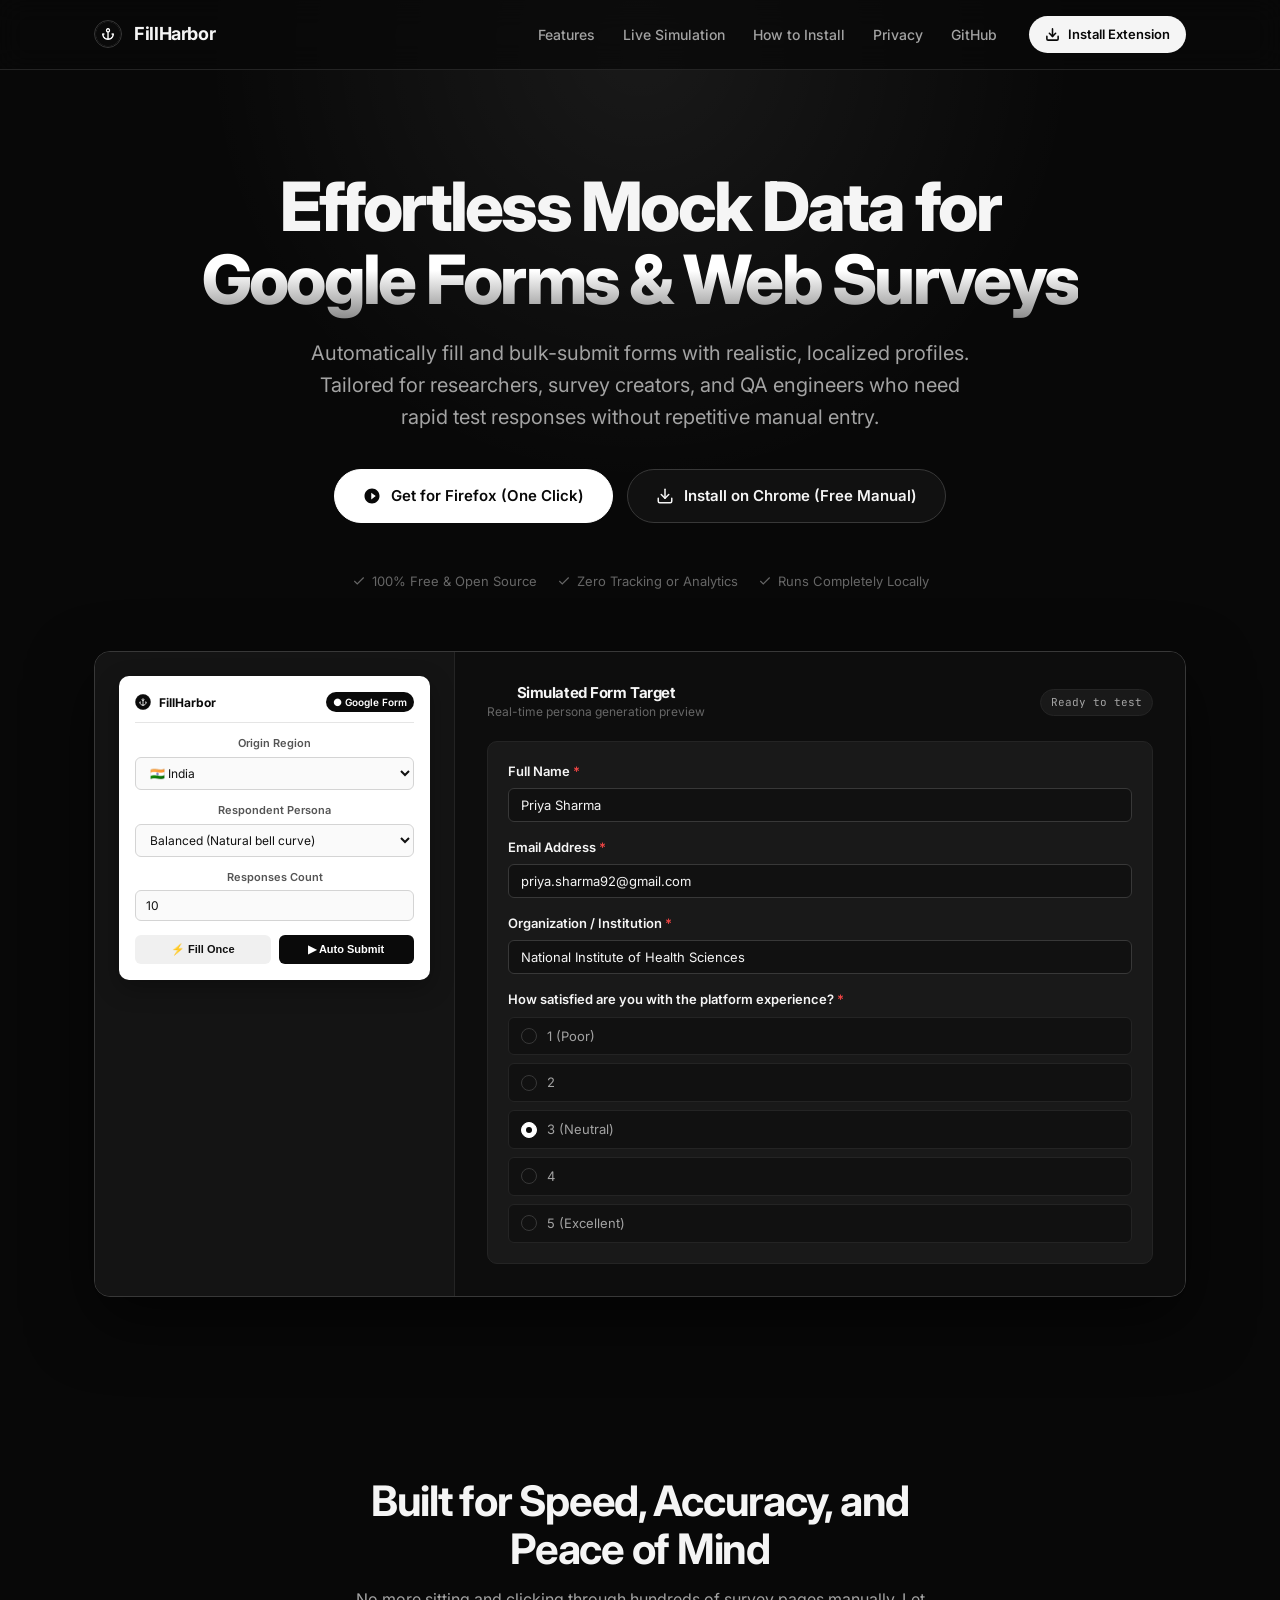
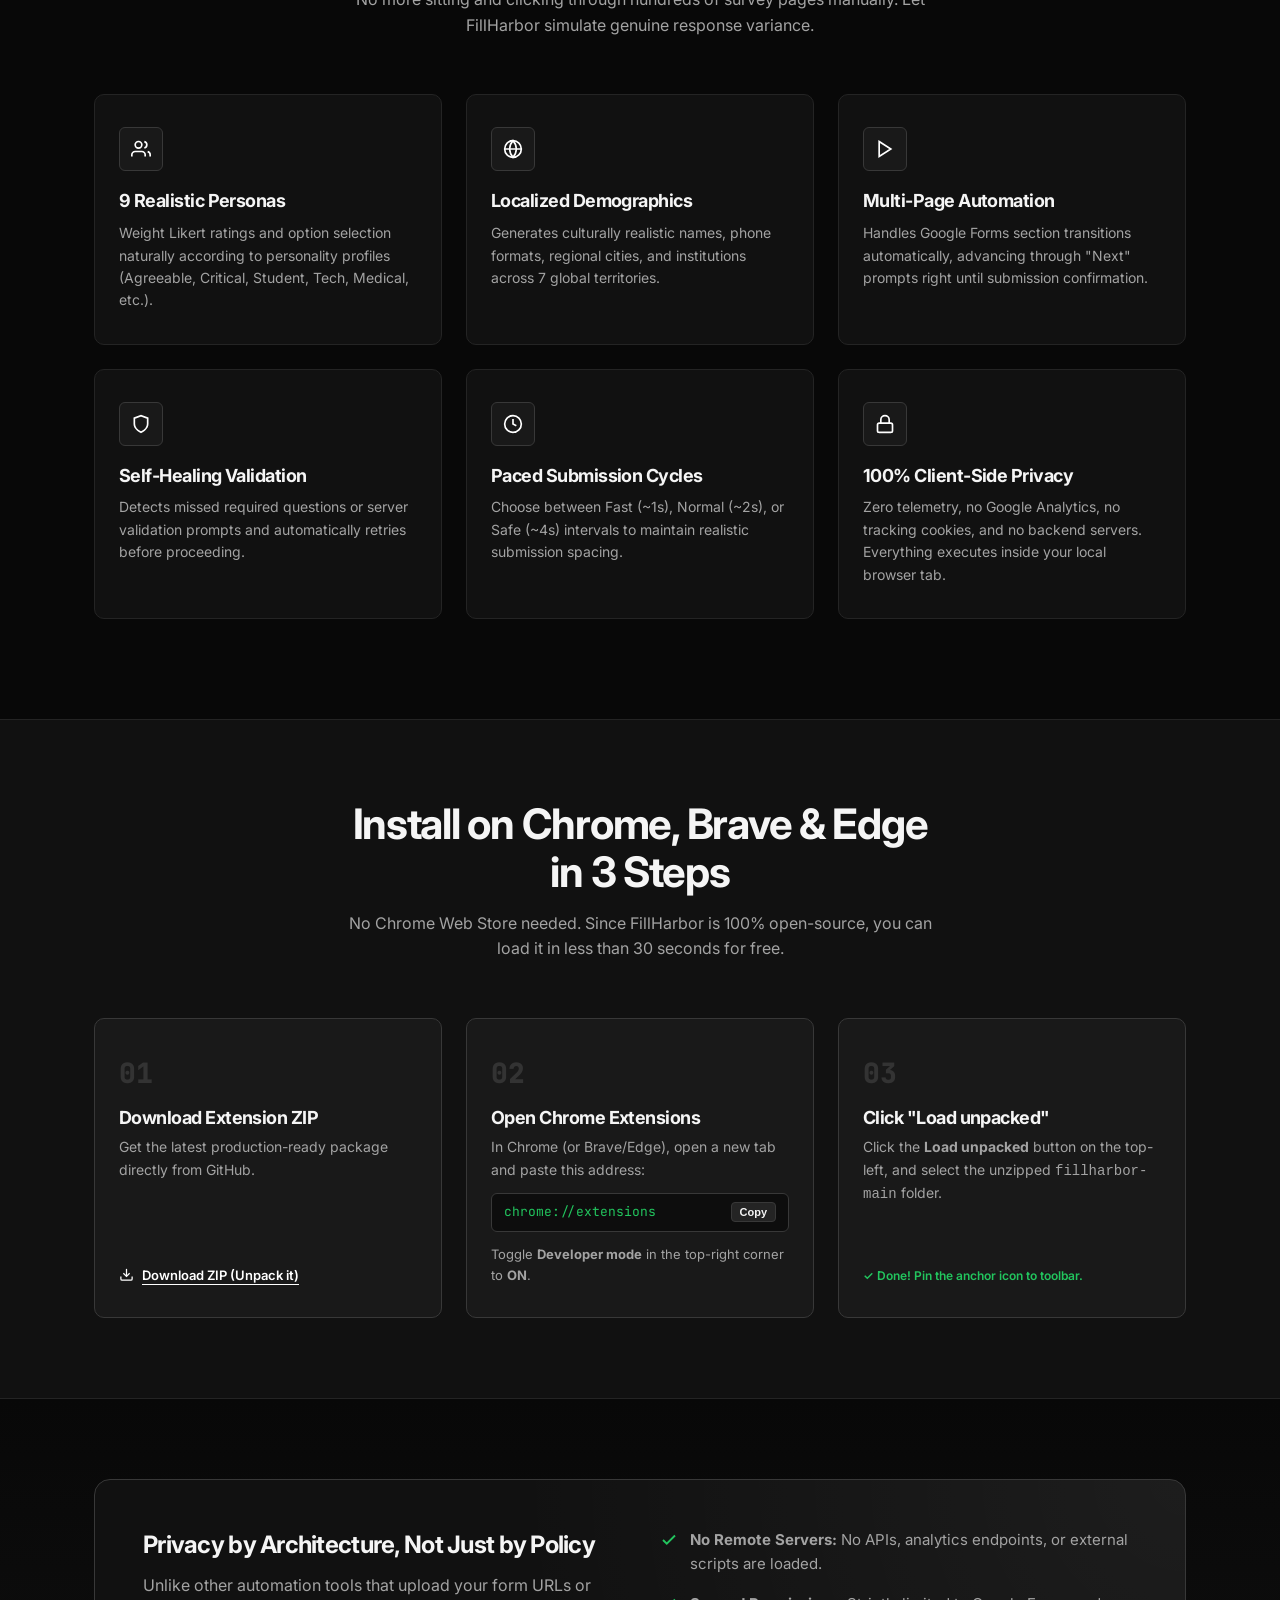
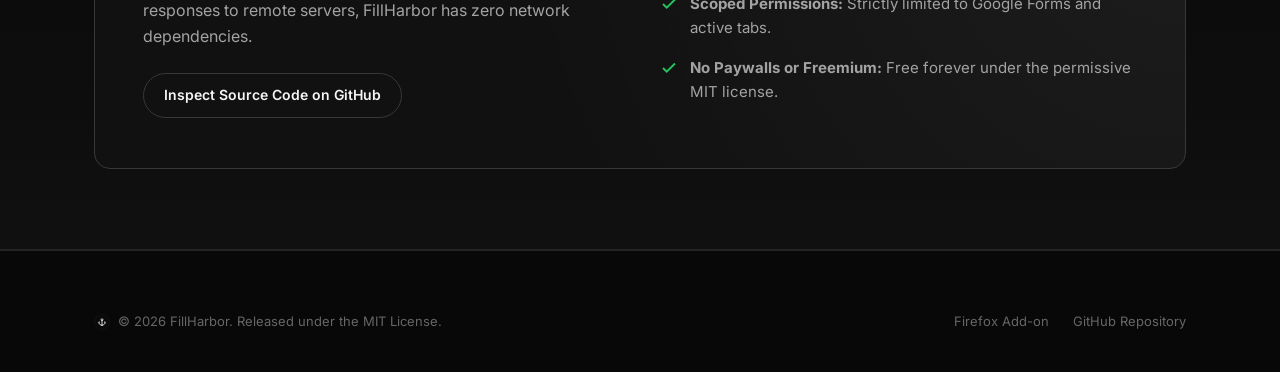
==== commit 8e4e5b1c: "Center-align footer layout on mobile screens" ====
--- a/index.html
+++ b/index.html
@@ -124,10 +124,6 @@
   <!-- Hero Section -->
   <section class="hero">
     <div class="container">
-      <div class="hero-pill">
-        <span class="pill-dot"></span>
-        <span>v1.1.0 Released — Works on Chrome, Firefox, Brave & Edge</span>
-      </div>
 
       <h1>
         Effortless Mock Data for <br>
--- a/assets/css/styles.css
+++ b/assets/css/styles.css
@@ -27,8 +27,11 @@
   padding: 0;
 }
 
-html {
+html, body {
   scroll-behavior: smooth;
+  overflow-x: hidden;
+  width: 100%;
+  max-width: 100vw;
 }
 
 body {
@@ -37,7 +40,7 @@
   font-family: var(--font-sans);
   line-height: 1.6;
   -webkit-font-smoothing: antialiased;
-  overflow-x: hidden;
+  position: relative;
 }
 
 /* Typography Utilities */
@@ -63,11 +66,12 @@
   top: 0;
   left: 50%;
   transform: translateX(-50%);
-  width: 900px;
+  width: min(900px, 100vw);
   height: 480px;
   background: radial-gradient(circle at 50% 10%, rgba(255, 255, 255, 0.07) 0%, rgba(255, 255, 255, 0) 70%);
   pointer-events: none;
   z-index: 0;
+  overflow: hidden;
 }
 
 /* Container */
@@ -560,7 +564,7 @@
 
 .grid-3 {
   display: grid;
-  grid-template-columns: repeat(auto-fit, minmax(320px, 1fr));
+  grid-template-columns: repeat(auto-fit, minmax(min(100%, 300px), 1fr));
   gap: 24px;
 }
 
@@ -681,7 +685,7 @@
 
 .install-steps-grid {
   display: grid;
-  grid-template-columns: repeat(auto-fit, minmax(300px, 1fr));
+  grid-template-columns: repeat(auto-fit, minmax(min(100%, 280px), 1fr));
   gap: 24px;
 }
 
@@ -890,6 +894,33 @@
     gap: 8px;
   }
 
+  *, *::before, *::after {
+    max-width: 100%;
+  }
+
+  body {
+    overflow-x: hidden;
+    position: relative;
+    width: 100%;
+  }
+
+  .ambient-glow {
+    display: none;
+  }
+
+  .showcase-wrapper {
+    width: 100%;
+    margin-top: 36px;
+  }
+
+  .showcase-sidebar {
+    padding: 16px 12px;
+  }
+
+  .mini-ext-card {
+    padding: 12px;
+  }
+
   .features-section {
     padding: 60px 0;
   }
@@ -922,13 +953,21 @@
 
   .footer-inner {
     flex-direction: column;
-    align-items: flex-start;
+    align-items: center;
+    text-align: center;
     gap: 16px;
   }
 
+  .footer-inner > div {
+    justify-content: center;
+    flex-wrap: wrap;
+    line-height: 1.5;
+  }
+
   .footer-links {
+    justify-content: center;
     flex-wrap: wrap;
-    gap: 16px;
+    gap: 18px;
   }
 }
 
